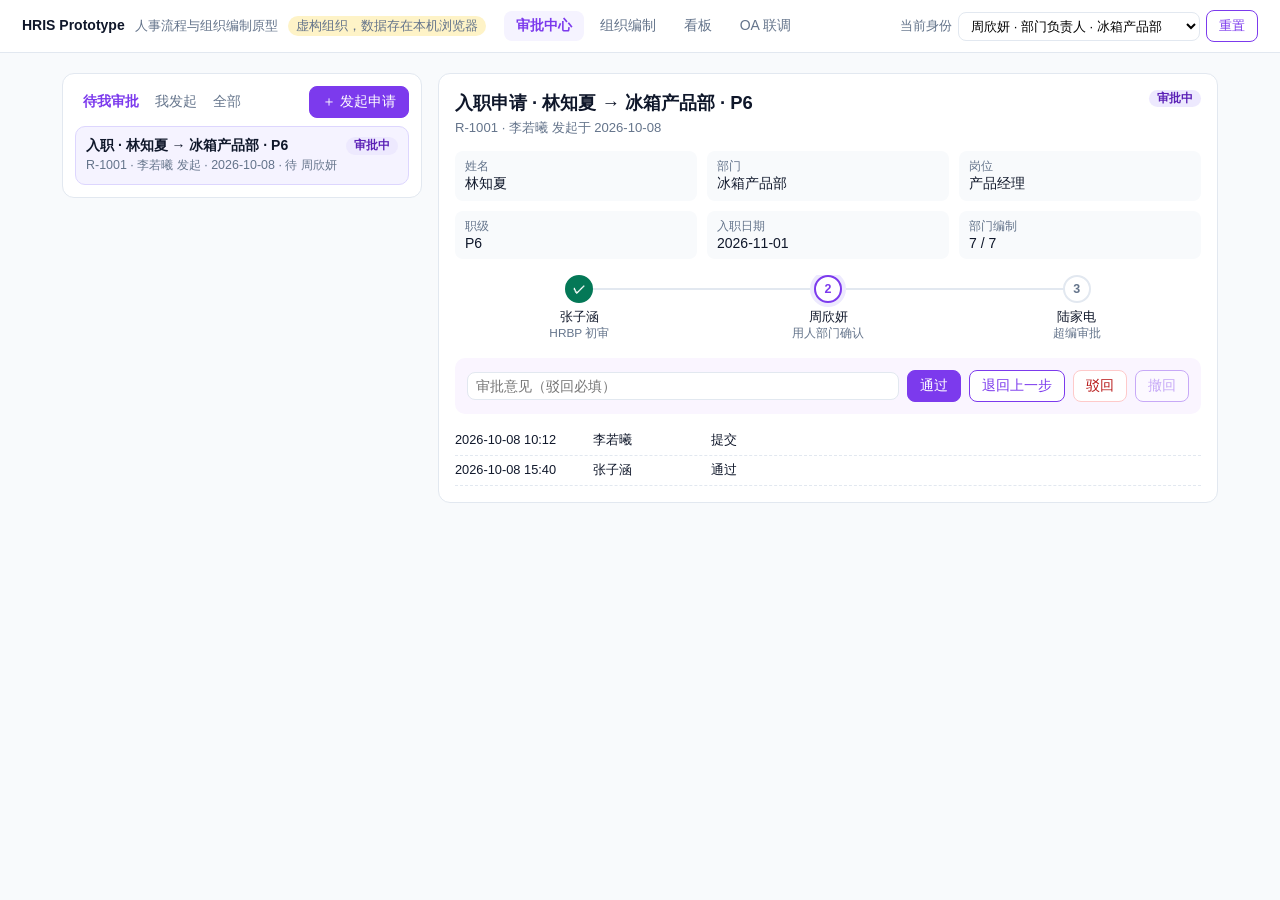
==== index.html @ 3c1ffa66 "Initial public replica with synthetic data Co-authored-by: Cursor <cursoragent@cursor.com>" ====
<!DOCTYPE html>
<html lang="zh-CN">
<head>
<meta charset="UTF-8" />
<meta name="viewport" content="width=device-width, initial-scale=1" />
<title>HRIS Prototype · 人事流程与组织编制原型</title>
<link rel="stylesheet" href="src/style.css" />
</head>
<body>
<header class="top">
  <div class="brand"><strong>HRIS Prototype</strong><span>人事流程与组织编制原型</span><span class="badge">虚构组织，数据存在本机浏览器</span></div>
  <nav id="tabs">
    <button data-tab="approvals" class="on">审批中心</button>
    <button data-tab="org">组织编制</button>
    <button data-tab="dashboard">看板</button>
    <button data-tab="oa">OA 联调</button>
  </nav>
  <div class="who">当前身份 <select id="identity"></select> <button id="reset" class="ghost" title="清空本地数据，恢复初始状态">重置</button></div>
</header>

<main>
  <section id="approvals" class="page">
    <div class="split">
      <aside class="card list">
        <div class="list-head">
          <div class="filters" id="filters">
            <button data-f="mine-todo" class="on">待我审批</button><button data-f="mine">我发起</button><button data-f="all">全部</button>
          </div>
          <button id="new-btn">＋ 发起申请</button>
        </div>
        <ul id="req-list"></ul>
      </aside>
      <div class="card detail" id="detail"></div>
    </div>
  </section>

  <section id="org" class="page" hidden>
    <div class="split">
      <div class="card"><h2>组织架构与编制</h2><div id="tree"></div></div>
      <div class="card" id="members"></div>
    </div>
  </section>

  <section id="dashboard" class="page" hidden></section>

  <section id="oa" class="page" hidden>
    <div class="split even">
      <div class="card">
        <h2>字段映射（HRIS → OA）</h2>
        <div class="row">流程类型 <select id="map-type"></select></div>
        <table id="map-table"></table>
      </div>
      <div class="card">
        <h2>同步到 OA</h2>
        <p class="muted">把「已通过、未同步」的流程推送到 OA。接口偶发 502 时按 1s / 2s 退避重试，最多 3 次；同一单号重复推送会被幂等跳过。</p>
        <label class="row"><input type="checkbox" id="fault" checked /> 模拟网关故障（每个单号前 2 次调用返回 502）</label>
        <div class="row"><button id="sync-btn">同步已通过的流程</button> <button id="resync-btn" class="ghost">再推一次（验证幂等）</button></div>
        <ul id="oa-log" class="log"></ul>
        <pre id="oa-payload" hidden></pre>
      </div>
    </div>
  </section>
</main>

<dialog id="new-dialog">
  <form method="dialog" id="new-form">
    <h2>发起申请</h2>
    <div class="row">流程 <select id="new-type"></select></div>
    <div id="new-fields"></div>
    <div class="chain-preview"><div class="muted">审批链预览（按当前组织与编制实时计算）</div><ol id="new-chain"></ol></div>
    <div id="new-errors" class="errors"></div>
    <div class="row end"><button value="cancel" class="ghost" formnovalidate>取消</button><button id="new-submit" value="ok">提交</button></div>
  </form>
</dialog>

<script src="src/data.js"></script>
<script src="src/workflow.js"></script>
<script src="src/app.js"></script>
</body>
</html>
---- src/style.css ----
:root { --text:#0f172a; --muted:#64748b; --border:#e2e8f0; --accent:#7c3aed; --bg:#f8fafc; --ok:#047857; --bad:#b91c1c; --warn:#b45309; }
* { box-sizing:border-box; }
[hidden] { display:none !important; }
body { margin:0; font-family:-apple-system,BlinkMacSystemFont,"PingFang SC","Microsoft YaHei",sans-serif; background:var(--bg); color:var(--text); font-size:14px; }
button { font:inherit; border:1px solid var(--accent); background:var(--accent); color:#fff; border-radius:8px; padding:6px 12px; cursor:pointer; }
button:disabled { opacity:0.4; cursor:not-allowed; }
button.ghost { background:#fff; color:var(--accent); }
button.danger { background:#fff; color:var(--bad); border-color:#fecaca; }
select, input, textarea { font:inherit; border:1px solid var(--border); border-radius:8px; padding:5px 8px; background:#fff; }
h2 { font-size:1rem; margin:0 0 12px; }
.muted { color:var(--muted); font-size:0.8rem; line-height:1.6; }
.badge { display:inline-block; padding:1px 8px; border-radius:999px; background:#fef3c7; color:#92400e; font-size:0.72rem; }

.top { position:sticky; top:0; z-index:5; display:flex; align-items:center; gap:18px; padding:10px 22px; background:#fff; border-bottom:1px solid var(--border); flex-wrap:wrap; }
.brand { display:flex; align-items:baseline; gap:10px; } .brand span { color:var(--muted); font-size:0.82rem; }
#tabs { display:flex; gap:4px; }
#tabs button { background:none; color:var(--muted); border:none; padding:6px 12px; }
#tabs button.on { color:var(--accent); background:#f5f3ff; font-weight:600; }
.who { margin-left:auto; font-size:0.82rem; color:var(--muted); display:flex; gap:6px; align-items:center; }

main { max-width:1200px; margin:0 auto; padding:20px 22px 40px; }
.card { background:#fff; border:1px solid var(--border); border-radius:12px; padding:16px; }
.split { display:grid; grid-template-columns:360px 1fr; gap:16px; align-items:start; }
.split.even { grid-template-columns:1.1fr 1fr; }
@media (max-width:900px) { .split, .split.even { grid-template-columns:1fr; } }
.row { display:flex; gap:8px; align-items:center; margin:8px 0; flex-wrap:wrap; } .row.end { justify-content:flex-end; }

.list { padding:12px; } .list-head { display:flex; justify-content:space-between; align-items:center; gap:8px; margin-bottom:8px; }
.filters button { background:none; border:none; color:var(--muted); padding:4px 8px; } .filters button.on { color:var(--accent); font-weight:600; }
#req-list { list-style:none; margin:0; padding:0; }
#req-list li { padding:10px; border-radius:10px; cursor:pointer; border:1px solid transparent; }
#req-list li:hover { background:#faf5ff; } #req-list li.sel { border-color:#ddd6fe; background:#f5f3ff; }
#req-list .t { display:flex; justify-content:space-between; font-weight:600; } #req-list .s { color:var(--muted); font-size:0.78rem; margin-top:2px; }
.empty { color:var(--muted); padding:20px 10px; text-align:center; font-size:0.85rem; }

.pill { display:inline-block; font-size:0.72rem; padding:1px 8px; border-radius:999px; font-weight:600; }
.p-pending { background:#ede9fe; color:#5b21b6; } .p-approved { background:#dcfce7; color:#166534; }
.p-rejected { background:#fee2e2; color:#991b1b; } .p-withdrawn { background:#f1f5f9; color:#475569; }

.detail h1 { font-size:1.15rem; margin:0; } .detail .sub { color:var(--muted); font-size:0.82rem; margin-top:4px; }
.fields { display:grid; grid-template-columns:repeat(3,1fr); gap:10px; margin:14px 0; }
.fields div { background:#f8fafc; border-radius:8px; padding:8px 10px; } .fields b { display:block; font-size:0.74rem; color:var(--muted); font-weight:500; }
.chain { display:flex; gap:0; margin:16px 0; overflow-x:auto; }
.node { flex:1; min-width:130px; position:relative; padding:0 6px; text-align:center; font-size:0.8rem; }
.node::before { content:""; position:absolute; top:13px; left:-50%; width:100%; height:2px; background:var(--border); z-index:0; }
.node:first-child::before { display:none; }
.node .dot { position:relative; z-index:1; width:28px; height:28px; border-radius:50%; margin:0 auto 6px; display:grid; place-items:center; background:#fff; border:2px solid var(--border); color:var(--muted); font-weight:700; font-size:0.78rem; }
.node.done .dot { background:var(--ok); border-color:var(--ok); color:#fff; } .node.done::before { background:var(--ok); }
.node.cur .dot { border-color:var(--accent); color:var(--accent); box-shadow:0 0 0 4px #ede9fe; }
.node.stop .dot { background:var(--bad); border-color:var(--bad); color:#fff; }
.node .lbl { color:var(--muted); font-size:0.74rem; }
.actions { display:flex; gap:8px; align-items:center; flex-wrap:wrap; padding:12px; background:#faf5ff; border-radius:10px; }
.actions input { flex:1; min-width:180px; }
.hint { font-size:0.8rem; color:var(--muted); } .hint a { color:var(--accent); cursor:pointer; text-decoration:underline; }
.timeline { list-style:none; padding:0; margin:12px 0 0; font-size:0.8rem; }
.timeline li { padding:6px 0; border-bottom:1px dashed var(--border); display:grid; grid-template-columns:130px 110px 1fr; gap:8px; }
.effect { margin-top:12px; padding:10px; border-radius:8px; background:#ecfdf5; color:#065f46; font-size:0.84rem; }
.toast { margin-top:10px; padding:8px 10px; border-radius:8px; background:#fef2f2; color:var(--bad); font-size:0.82rem; }

.tree ul { list-style:none; padding-left:18px; margin:0; } .tree > ul { padding-left:0; }
.tree li { margin:4px 0; }
.tree .n { display:flex; align-items:center; gap:10px; padding:6px 8px; border-radius:8px; cursor:pointer; }
.tree .n:hover, .tree .n.sel { background:#f5f3ff; }
.tree .nm { width:120px; font-weight:600; font-size:0.86rem; } .tree .bu > .n .nm { color:#5b21b6; }
.bar { flex:1; height:8px; background:#f1f5f9; border-radius:4px; overflow:hidden; } .bar i { display:block; height:8px; background:#a78bfa; }
.bar i.full { background:#f97316; } .bar i.over { background:#dc2626; }
.cnt { width:70px; text-align:right; font-size:0.78rem; color:var(--muted); font-variant-numeric:tabular-nums; }
table { width:100%; border-collapse:collapse; font-size:0.82rem; }
th, td { text-align:left; padding:6px 8px; border-bottom:1px solid var(--border); }
th { color:var(--muted); font-weight:600; }
code { font-size:0.76rem; background:#f1f5f9; padding:1px 5px; border-radius:4px; }

.kpis { display:grid; grid-template-columns:repeat(4,1fr); gap:14px; margin-bottom:16px; }
@media (max-width:900px) { .kpis { grid-template-columns:1fr 1fr; } }
.kpi .label { color:var(--muted); font-size:0.78rem; } .kpi .value { font-size:1.5rem; font-weight:700; margin-top:4px; } .kpi .sub { color:var(--muted); font-size:0.76rem; }
.two { display:grid; grid-template-columns:1.4fr 1fr; gap:16px; } @media (max-width:900px) { .two { grid-template-columns:1fr; } }

.log { list-style:none; padding:0; margin:12px 0 0; font-size:0.8rem; max-height:300px; overflow:auto; }
.log li { padding:5px 0; border-bottom:1px dashed var(--border); cursor:default; } .log li[data-payload] { cursor:pointer; }
.l-ok { color:var(--ok); } .l-warn { color:var(--warn); } .l-error { color:var(--bad); } .l-info { color:var(--muted); }
pre { background:#0f172a; color:#e2e8f0; padding:12px; border-radius:8px; font-size:0.76rem; overflow:auto; }

dialog { border:none; border-radius:14px; padding:20px; width:min(560px, 92vw); box-shadow:0 20px 60px rgba(15,23,42,0.25); }
dialog::backdrop { background:rgba(15,23,42,0.35); }
#new-fields label { display:grid; grid-template-columns:90px 1fr; align-items:center; gap:8px; margin:8px 0; font-size:0.85rem; }
.chain-preview { margin-top:12px; padding:10px; background:#faf5ff; border-radius:10px; }
.chain-preview ol { margin:6px 0 0; padding-left:20px; font-size:0.84rem; line-height:1.8; }
.errors { color:var(--bad); font-size:0.82rem; margin-top:8px; }
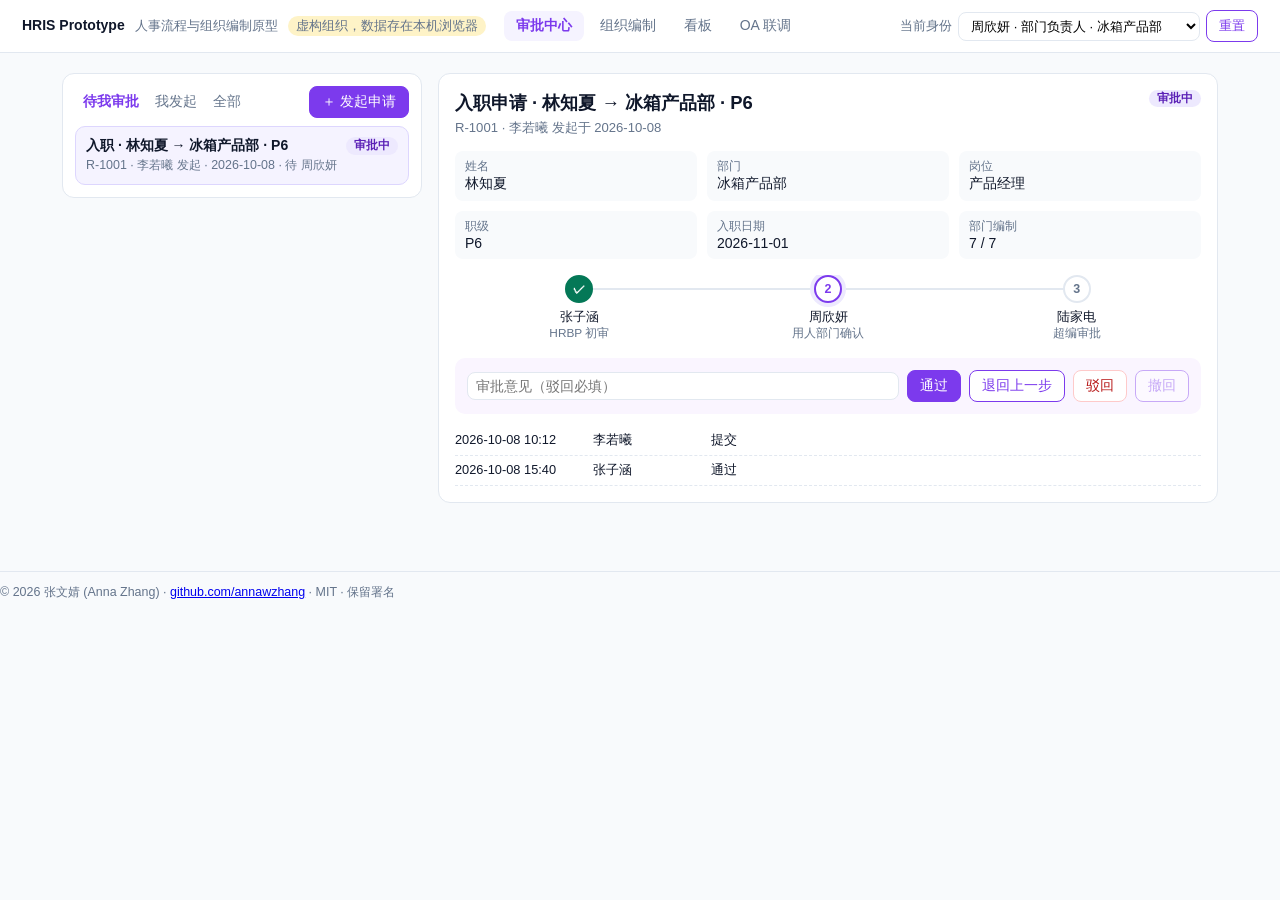
==== commit ba8395ce: "Add MIT LICENSE, copyright blurb, and Pages attribution footer. Co-authored-by: Cursor <cursoragent@" ====
--- a/index.html
+++ b/index.html
@@ -76,5 +76,6 @@
 <script src="src/data.js"></script>
 <script src="src/workflow.js"></script>
 <script src="src/app.js"></script>
+<p class="anna-copyright" style="margin-top:28px;padding-top:12px;border-top:1px solid #e2e8f0;color:#64748b;font-size:0.78rem;">© 2026 张文婧 (Anna Zhang) · <a href="https://github.com/annawzhang">github.com/annawzhang</a> · MIT · 保留署名</p>
 </body>
 </html>
